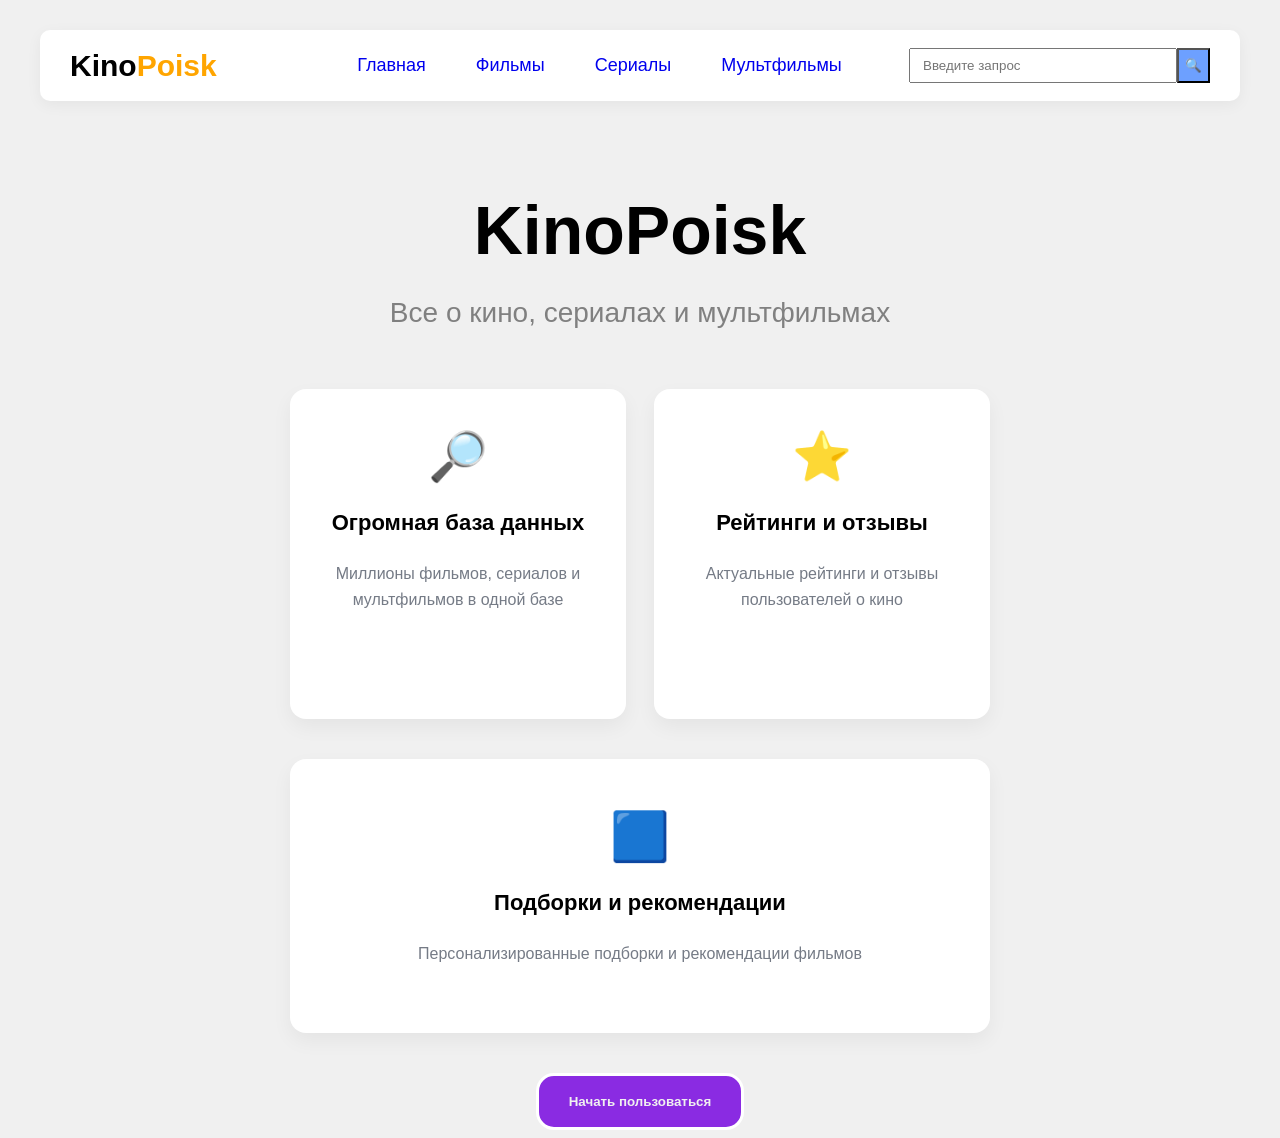
==== index.html @ 8c183ac1 "button fixes" ====
<!DOCTYPE html>
<html lang="en">
<head>
    <meta charset="UTF-8">
    <meta name="viewport" content="width=device-width, initial-scale=1.0">
    <title>Site for practice</title>
    <link rel="stylesheet" href="style.css">
 </head>

 <body>
<div class="container">
   <div class="header"> 
     <div class="navbar"> 
         <div class="header-logo">
            Kino<span>Poisk</span>
        </div>
        <div class="header-menu">
            <a href="#">Главная</a>
            <a href="#">Фильмы</a>
            <a href="#">Сериалы</a>
            <a href="#">Мультфильмы</a>
        </div>

        <div class="input">
            <input type="text" class="search" placeholder="Введите запрос">
            <button class="searcher">🔍</button>
        </div>
      </div>
    </div>
    <div class="main">
        <div class="main-text">
            <h1>KinoPoisk</h1>
        </div>
        <div class="second-text">
            <p>Все о кино, сериалах и мультфильмах</p>
        </div>
    </div>
    <div class="content">
      <div class="card">
        <div class="card-row">
        <div class="shadow1">
            <div class="icon">🔎</div>
            <h2>Огромная база данных</h2>
            <p>Миллионы фильмов, сериалов и мультфильмов в одной базе</p>
        </div>
        <div class="shadow2">
            <div class="icon">⭐</div>
            <h2>Рейтинги и отзывы</h2>
            <p>Актуальные рейтинги и отзывы пользователей о кино</p>
        </div>

      </div>
      </div>
      <div class="width-card">
        <div class="width-row">
          <div class="width">
            <div class="width-icon">🟦</div>
            <h2>Подборки и рекомендации</h2>
            <p>Персонализированные подборки и рекомендации фильмов</p>
          </div>
        </div>
      </div>
    </div>
    <div class="button">
      <button class="btn"><span>Начать пользоваться</span></button>
    </div>
</div>
</body>
</html>
---- style.css ----
body {
    background-color: #f0f0f0;
    font-family: Arial, sans-serif;
}

.container {
    width: 1200px;
    max-width: 95%;
    margin: 30px auto 0;
    padding: 0 20px;
}
/*header-start*/
span {
    color: orange;
}

.navbar {
    background: white; /*Задает белый фон блоку*/
    border-radius: 10px;  /*Закругляет углы, 10пх = мягкие, современные углы*/
    padding: 18px 30px;  /*Внутренние отступы. 18пх - сверху и снизу, 30пх - слева и справа*/
    display: flex;  /*Включает флексбокс, все элементы внутри становятся в одну линию*/
    align-items: center;  /*Выравнивает элементы по вертикали*/
    justify-content: space-between;  /*Раскидывает элементы по горизотали*/
    box-shadow: 0 4px 15px rgba(0, 0, 0, 0.05);  /*Добавляет тень:
    0 - смещение по Х(влево/вправо)
    4пх - вниз
    15пх - размытие
    rgba(0,0,0,0.15) - цвет*/
}

.header-logo {
    font-size: 30px;
    font-weight: bold;
    min-width: 220px; /*Минимальная ширина элемента, элемент не станет уже, чем я указал*/
}

.header-menu {
    display: flex;
    justify-content: center;
    gap: 50px;
    flex: 1;
}

.header-menu a {
    font-size: 18px;
    text-decoration: none;
}

.input {
    min-width: 220px;
    display: flex;
    justify-content: flex-end;
}

.searcher{
    border-radius: 4px solid white;
    background-color: #6da0ff;
}

.search {
    padding: 8px 12px;
    width: 240px;
}
/*header-finished*/

/*Body main-start*/
.main{
    text-align: center;
    margin-top: 90px;
    margin-bottom: 60px;
}

.main-text h1{
    font-size: 68px;
    margin-bottom: 20px;
    
}

.second-text p{
    color: gray;
    font-size: 28px;
}

.card{
    margin-top: 40px;
    max-width: 700px;
    margin: 40px auto;
}

.card-row{
    display: flex;
    gap: 28px;

}

.shadow1{
    flex: 1;
    background: white;
    border-radius: 16px;
    padding: 40px 30px;
    text-align: center;
    box-shadow: 0 8px 20px rgba(0, 0, 0, 0.05);
    min-height: 250px;
}

.shadow2{
    flex: 1;
    background: white;
    border-radius: 16px;
    padding: 40px 30px;
    text-align: center;
    box-shadow: 0 8px 20px rgba(0, 0, 0, 0.05);
    min-height: 250px;
}

.icon{
    font-size: 48px;
    color: #6da0ff;
    margin-bottom: 25px;
}

.shadow1 h2{
    font-size: 22px;
    margin-bottom: 25px;
}

.shadow2 h2{
    font-size: 22px;
    margin-bottom: 25px;
}

.shadow1 p{
    color: #757b86;
    font-size: 16px;
    line-height: 1.6;
}

.shadow2 p{
    color: #757b86;
    font-size: 16px;
    line-height: 1.6;
}

.width-card{
    margin-top: 40px;
    max-width: 700px;
    margin: 40px auto;
}

.width{
    background: white;
    border-radius: 16px;
    padding: 50px 30px;
    text-align: center;
    box-shadow: 0 8px 20px rgba(0, 0, 0, 0.05);

    margin-top: 20px;
}

.width-icon{
    font-size: 48px;
    color: #6da0ff;
    margin-bottom: 25px;
}

.width h2{
    font-size: 22px;
    margin-bottom: 25px;
}

.width p {
    color: #757b86;
    font-size: 16px;
    line-height: 1.6;
}

.btn{
    padding: 18px 30px;
    background-color:blueviolet;
    border-radius: 18px;
    border: solid white;
    display: block; /* Поставил блок кнопки по середине сайта*/
    margin: 0 auto; /* Поставил блок кнопки по середине сайта*/
}

.btn span{
    color: #f0f0f0;
    font-weight: bold;
}


/*Body main-finished*/
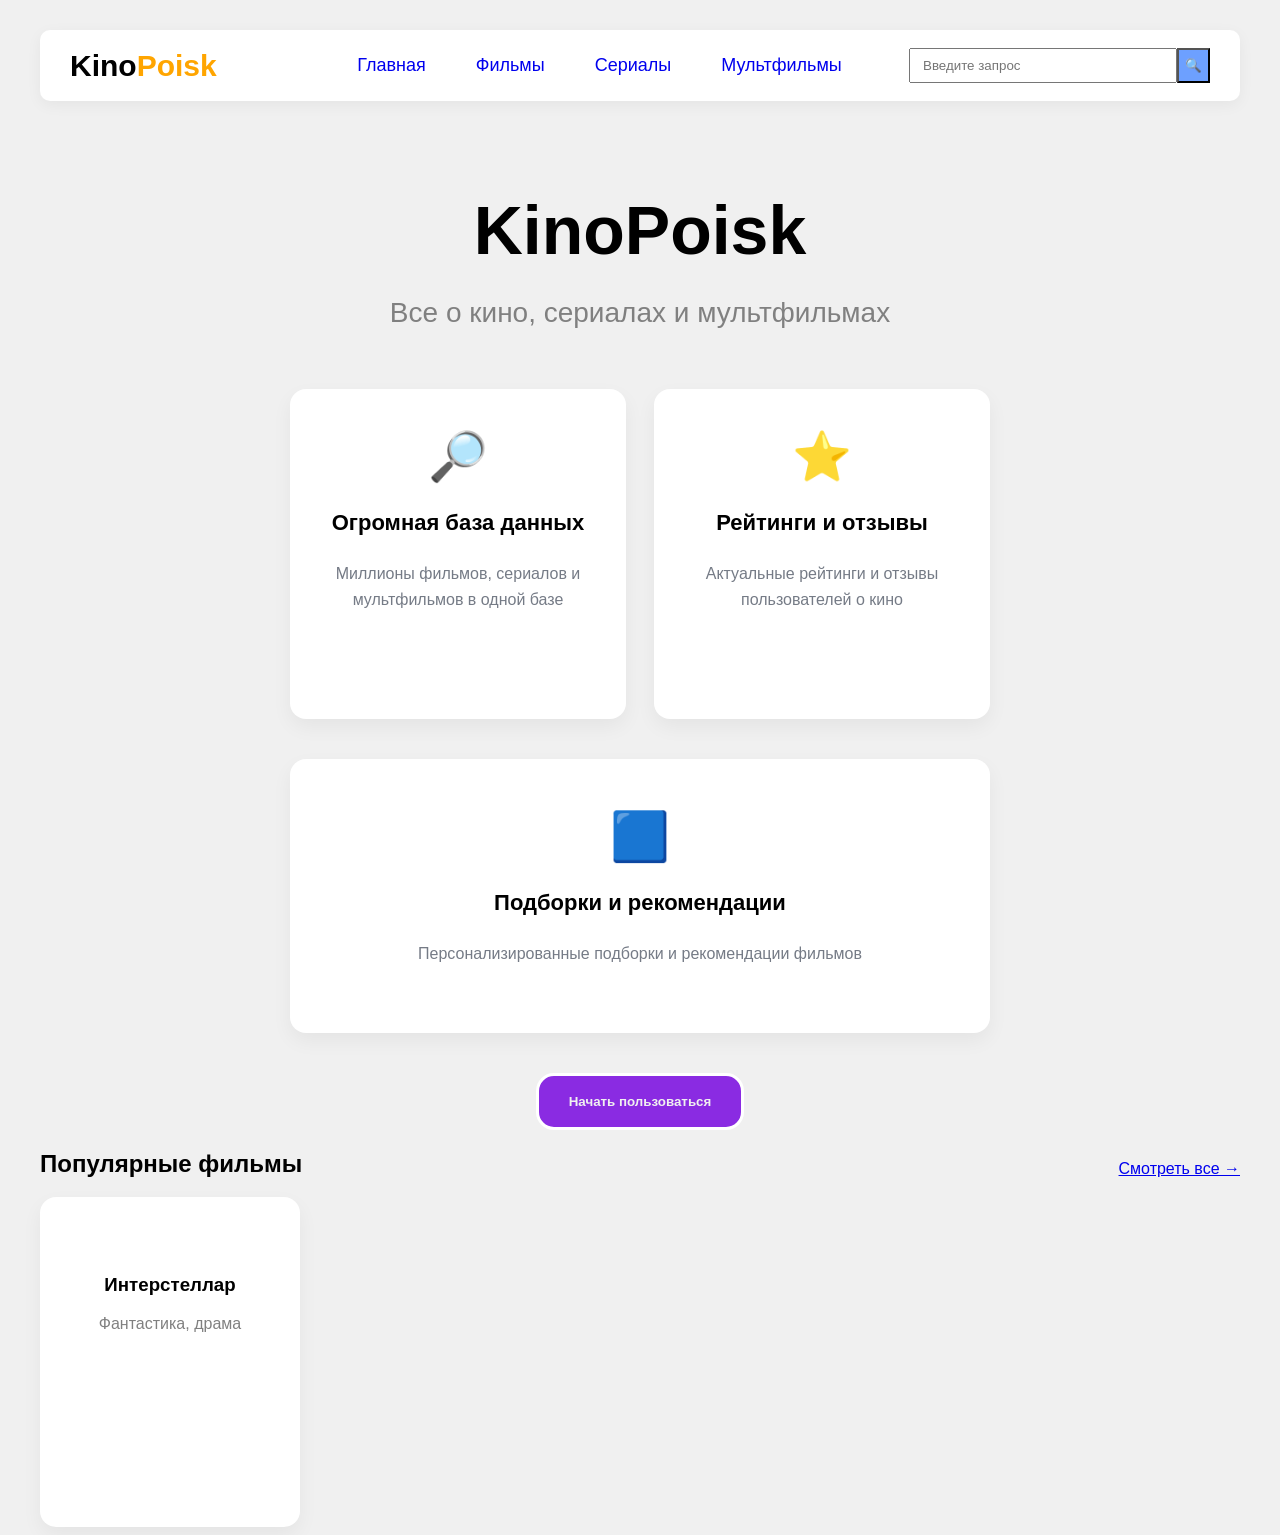
==== commit bc10e183: "popular movies" ====
--- a/index.html
+++ b/index.html
@@ -48,9 +48,9 @@
             <h2>Рейтинги и отзывы</h2>
             <p>Актуальные рейтинги и отзывы пользователей о кино</p>
         </div>
-
       </div>
       </div>
+
       <div class="width-card">
         <div class="width-row">
           <div class="width">
@@ -64,6 +64,28 @@
     <div class="button">
       <button class="btn"><span>Начать пользоваться</span></button>
     </div>
+
+    <div class="pod-text">
+      <h2> Популярные фильмы</h2>
+      <div class="strelka"> 
+      <a href="#">Смотреть все →</a>
+      </div>
+    </div>
+
+
+    <div class="recommendation">
+      <div class="cards">
+        <div class="bar">
+
+        <div class="popular">
+          <img src="" alt="">
+          <h3>Интерстеллар</h3>
+          <p>Фантастика, драма</p>
+        </div>
+
+        </div>
+      </div>
+    </div>
 </div>
 </body>
 </html>
--- a/style.css
+++ b/style.css
@@ -188,5 +188,32 @@
     font-weight: bold;
 }
 
+.pod-text{
+    display: flex;
+    justify-content: space-between;
+}
+
+.strelka{
+    margin-top: 30px;
+}
+
+.bar{
+    flex: 1;
+    background: white;
+    border-radius: 16px;
+    padding: 40px 30px;
+    text-align: center;
+    box-shadow: 0 8px 20px rgba(0, 0, 0, 0.05);
+    min-height: 250px;
+    width:200px;
+}
+
+.popular h3{
+    text-align: ;
+}
+
+.popular p {
+    color: gray;
+}
 
 /*Body main-finished*/
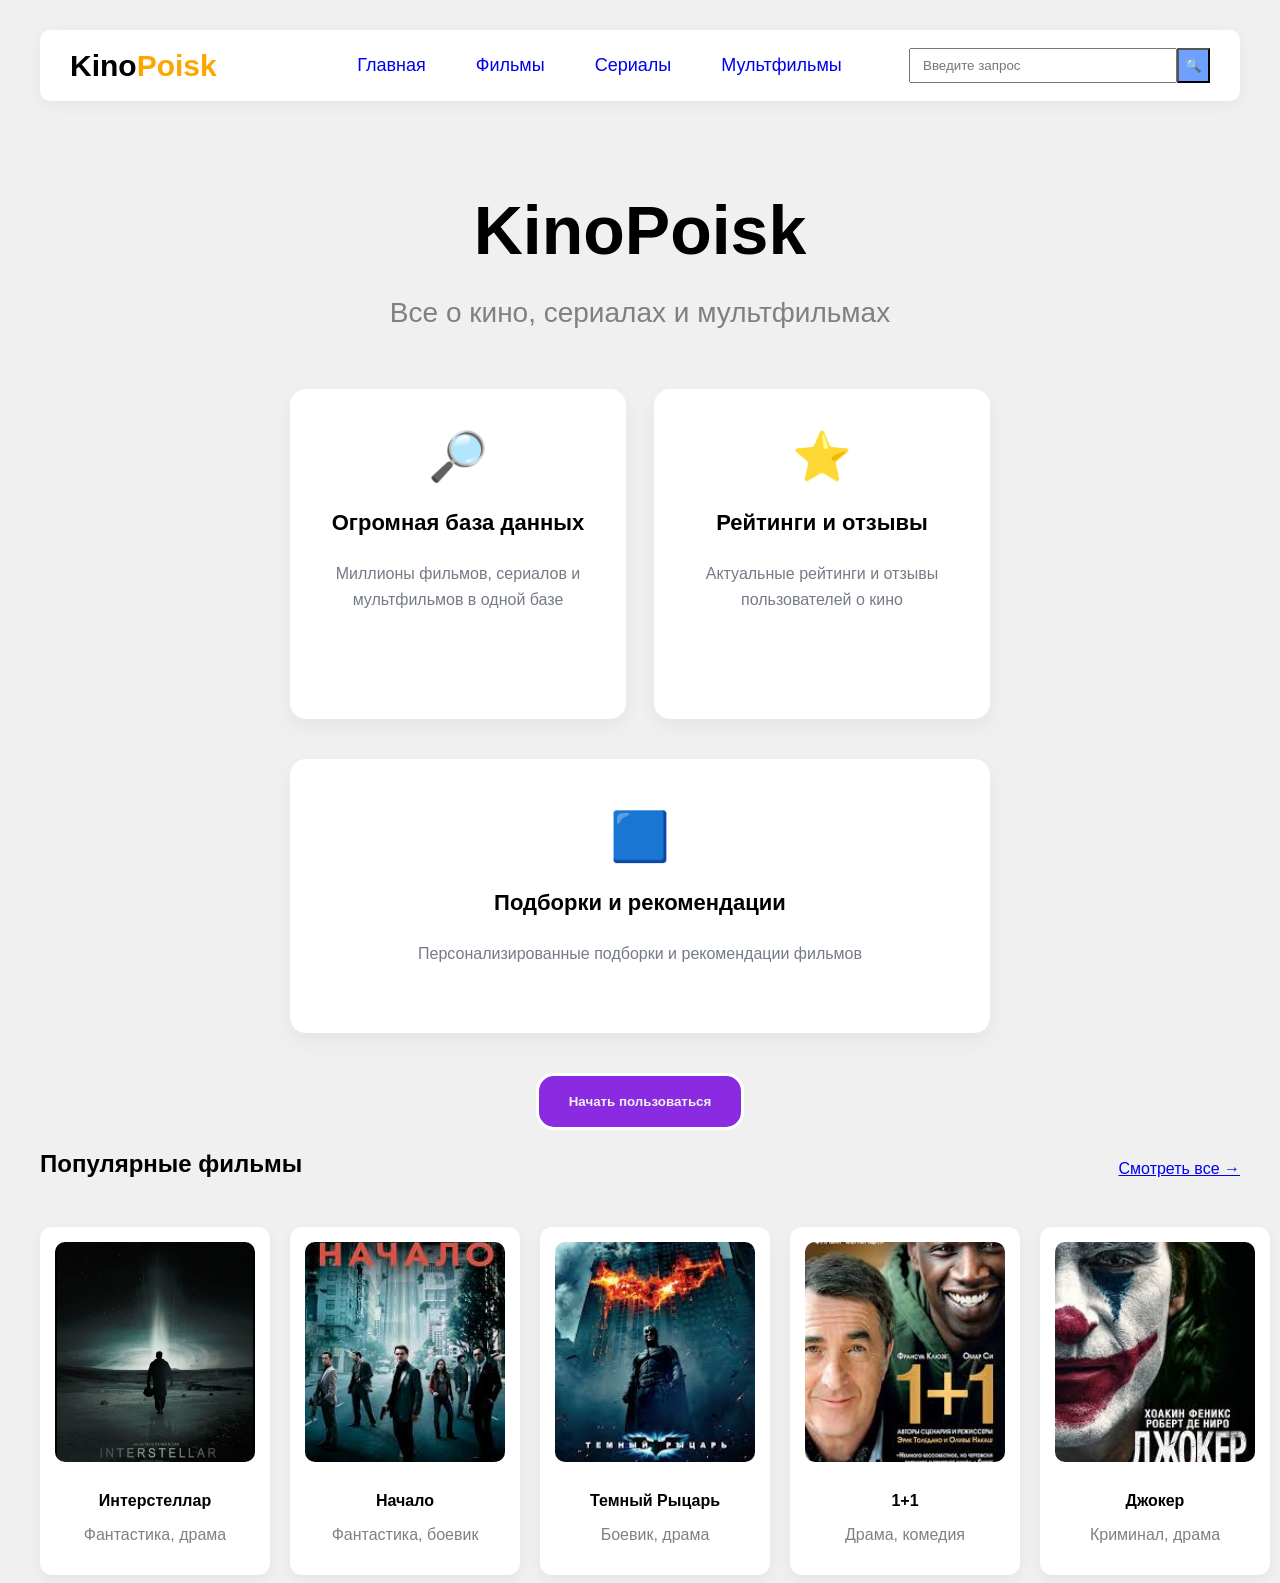
==== commit 7ef0a470: "popular films" ====
--- a/index.html
+++ b/index.html
@@ -75,15 +75,40 @@
 
     <div class="recommendation">
       <div class="cards">
-        <div class="bar">
+    <div class="movie-card">
+        <img src="img/interstellar.jpg">
+        <h3>Интерстеллар</h3>
+        <p>Фантастика, драма</p>
+    </div>
 
-        <div class="popular">
-          <img src="" alt="">
-          <h3>Интерстеллар</h3>
-          <p>Фантастика, драма</p>
-        </div>
+    <div class="movie-card">
+        <img src="img/Nachalo.jpg">
+        <h3>Начало</h3>
+        <p>Фантастика, боевик</p>
+    </div>
 
-        </div>
+    <div class="movie-card">
+        <img src="img/Temniy.jpg">
+        <h3>Темный Рыцарь</h3>
+        <p>Боевик, драма</p>
+    </div>
+
+    <div class="movie-card">
+        <img src="img/1+1.jpg">
+        <h3>1+1</h3>
+        <p>Драма, комедия</p>
+    </div>
+
+    <div class="movie-card">
+        <img src="img/djoker.jpg">
+        <h3>Джокер</h3>
+        <p>Криминал, драма</p>
+    </div>
+
+
+</div>
+      
+
       </div>
     </div>
 </div>
--- a/style.css
+++ b/style.css
@@ -197,23 +197,43 @@
     margin-top: 30px;
 }
 
-.bar{
-    flex: 1;
-    background: white;
-    border-radius: 16px;
-    padding: 40px 30px;
-    text-align: center;
-    box-shadow: 0 8px 20px rgba(0, 0, 0, 0.05);
-    min-height: 250px;
-    width:200px;
-}
-
-.popular h3{
-    text-align: ;
-}
-
-.popular p {
+.cards{
+    display: grid; /*элементы внутри будут располагаться как таблица / сетка лучше подходит для карточек, чем flex*/
+    grid-template-columns: repeat(5, 1fr); /*repeat(5, ...) → сделать 5 колонок, 1fr → каждая колонка занимает равн*/
+    gap: 20px;
+    margin-top: 30px;
+}
+.movie-card {
+    background: white;
+    border-radius: 12px;
+    padding: 15px;
+    text-align: center;
+    box-shadow: 0 5px 15px rgba(0,0,0,0.05);
+    transition: 0.3s;
+    width: 200px;
+}
+
+.movie-card:hover {
+    transform: translateY(-5px);
+}
+
+.movie-card img {
+    width: 100%;
+    border-radius: 10px;
+    margin-bottom: 10px;
+}
+
+.movie-card h3 {
+    font-size: 16px;
+    margin-bottom: 5px;
+}
+
+.movie-card p {
     color: gray;
 }
 
-/*Body main-finished*/
+.movie-card img {
+    width: 100%;
+    height: 220px;
+    object-fit: cover;
+}
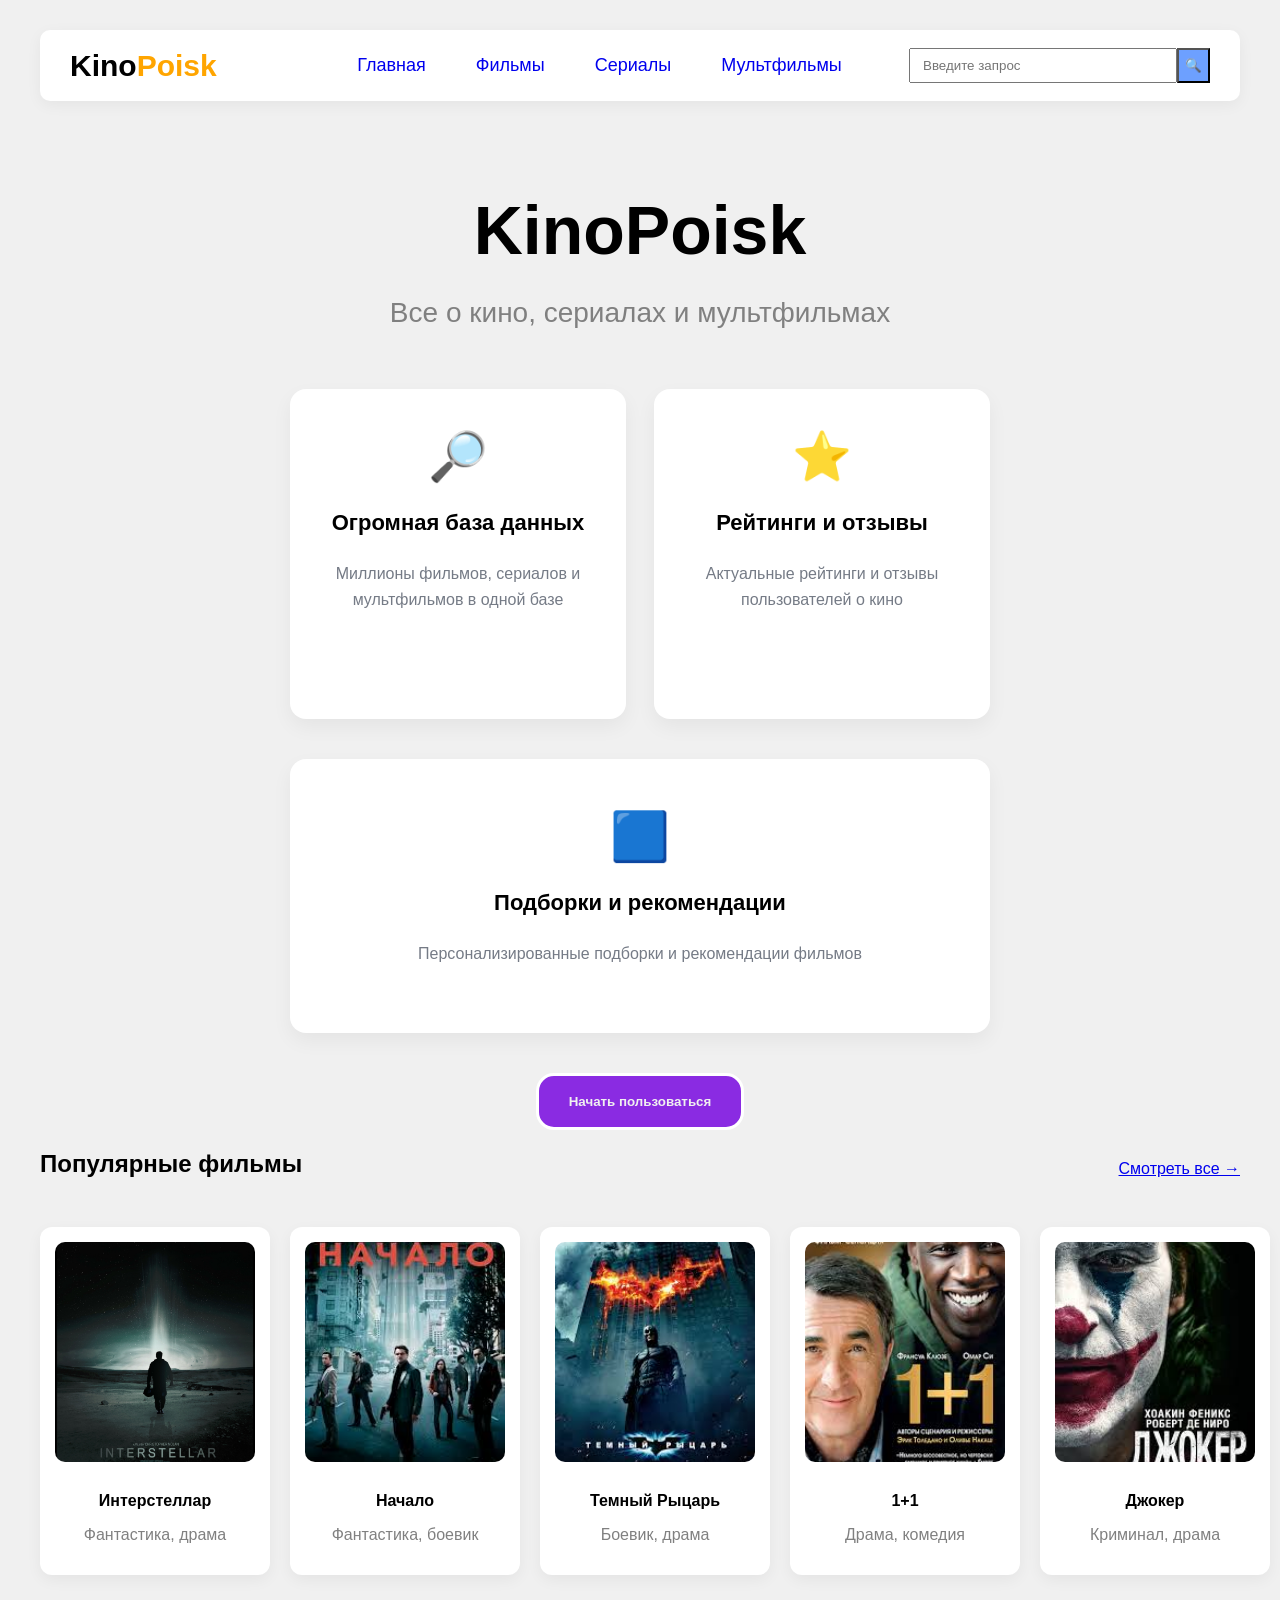
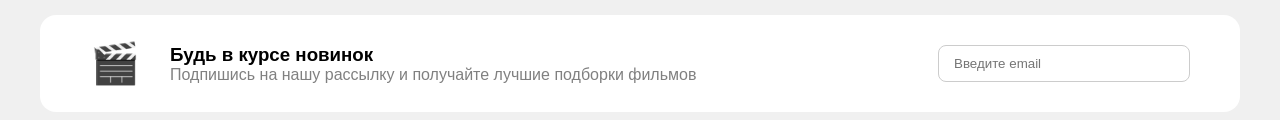
==== commit 1180a3d8: "subs part" ====
--- a/index.html
+++ b/index.html
@@ -104,13 +104,17 @@
         <h3>Джокер</h3>
         <p>Криминал, драма</p>
     </div>
-
-
+    </div>
+    </div>
+      <div class="email">
+        <div class="email-left">
+          <div class="movie-icon">🎬</div> 
+        <div class="email-text">
+          <h3>Будь в курсе новинок</h3>
+          <p>Подпишись на нашу рассылку и получайте лучшие подборки фильмов</p></div>
+        </div>
+        <input class="email-input" name="" id="" placeholder="Введите email">
+      </div>
 </div>
-      
-
-      </div>
-    </div>
-</div>
-</body>
+ </body>
 </html>
--- a/style.css
+++ b/style.css
@@ -236,4 +236,46 @@
     width: 100%;
     height: 220px;
     object-fit: cover;
+}
+
+.email{
+    background: white;
+    border-radius: 16px;
+    padding: 25px 50px;
+    margin-top: 40px;
+
+    display: flex;
+    align-items: center;
+    justify-content: space-between;
+ }
+
+ .email-left {
+    display: flex;
+    align-items: center;
+    gap: 30px;
+}
+
+.movie-icon{
+    font-size: 40px;
+}
+
+.email-text{
+    display: flex;
+    flex-direction: column; /* ВАЖНО */
+}
+
+.email-left h3 {
+    margin: 0;
+}
+
+.email-left p {
+    margin: 0;
+    color: gray;
+}
+
+.email-input{
+    padding: 10px 15px;
+    border-radius: 8px;
+    border: 1px solid #ccc;
+    width: 220px;
 }
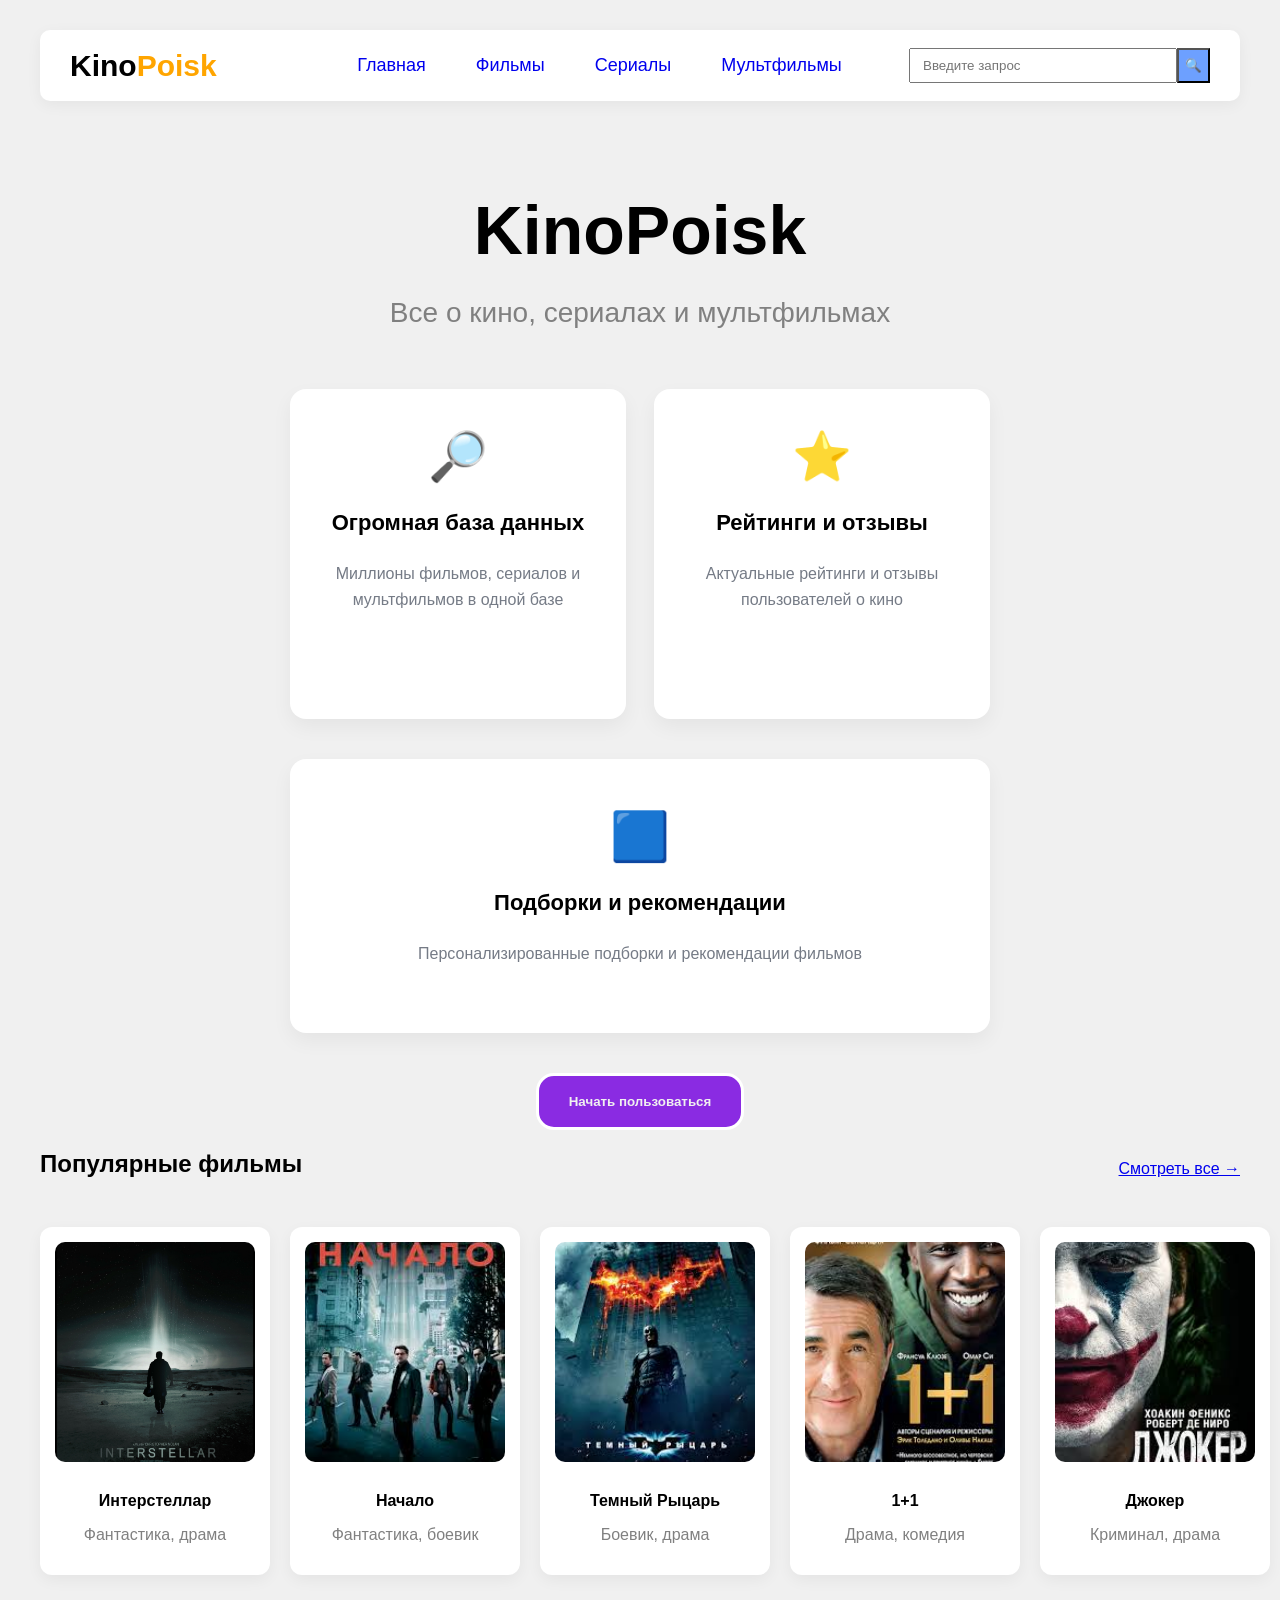
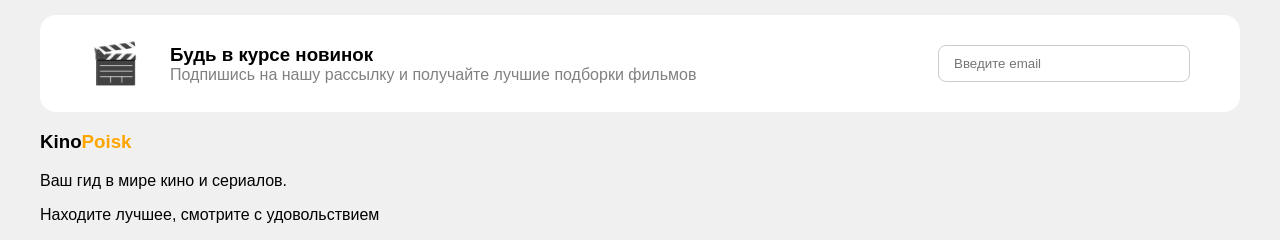
==== commit 0e72a983: "footer page" ====
--- a/index.html
+++ b/index.html
@@ -115,6 +115,16 @@
         </div>
         <input class="email-input" name="" id="" placeholder="Введите email">
       </div>
+      <div class="footer">
+        <div class="first column">
+          <div class="info">
+            <h3>Kino<span>Poisk</span></h3>
+            <p>Ваш гид в мире кино и сериалов.</p>
+            <p>Находите лучшее, смотрите с удовольствием</p>
+            <div class="footer-icons"></div>
+          </div>
+        </div>
+      </div>
 </div>
  </body>
 </html>
--- a/style.css
+++ b/style.css
@@ -278,4 +278,5 @@
     border-radius: 8px;
     border: 1px solid #ccc;
     width: 220px;
-}+}
+
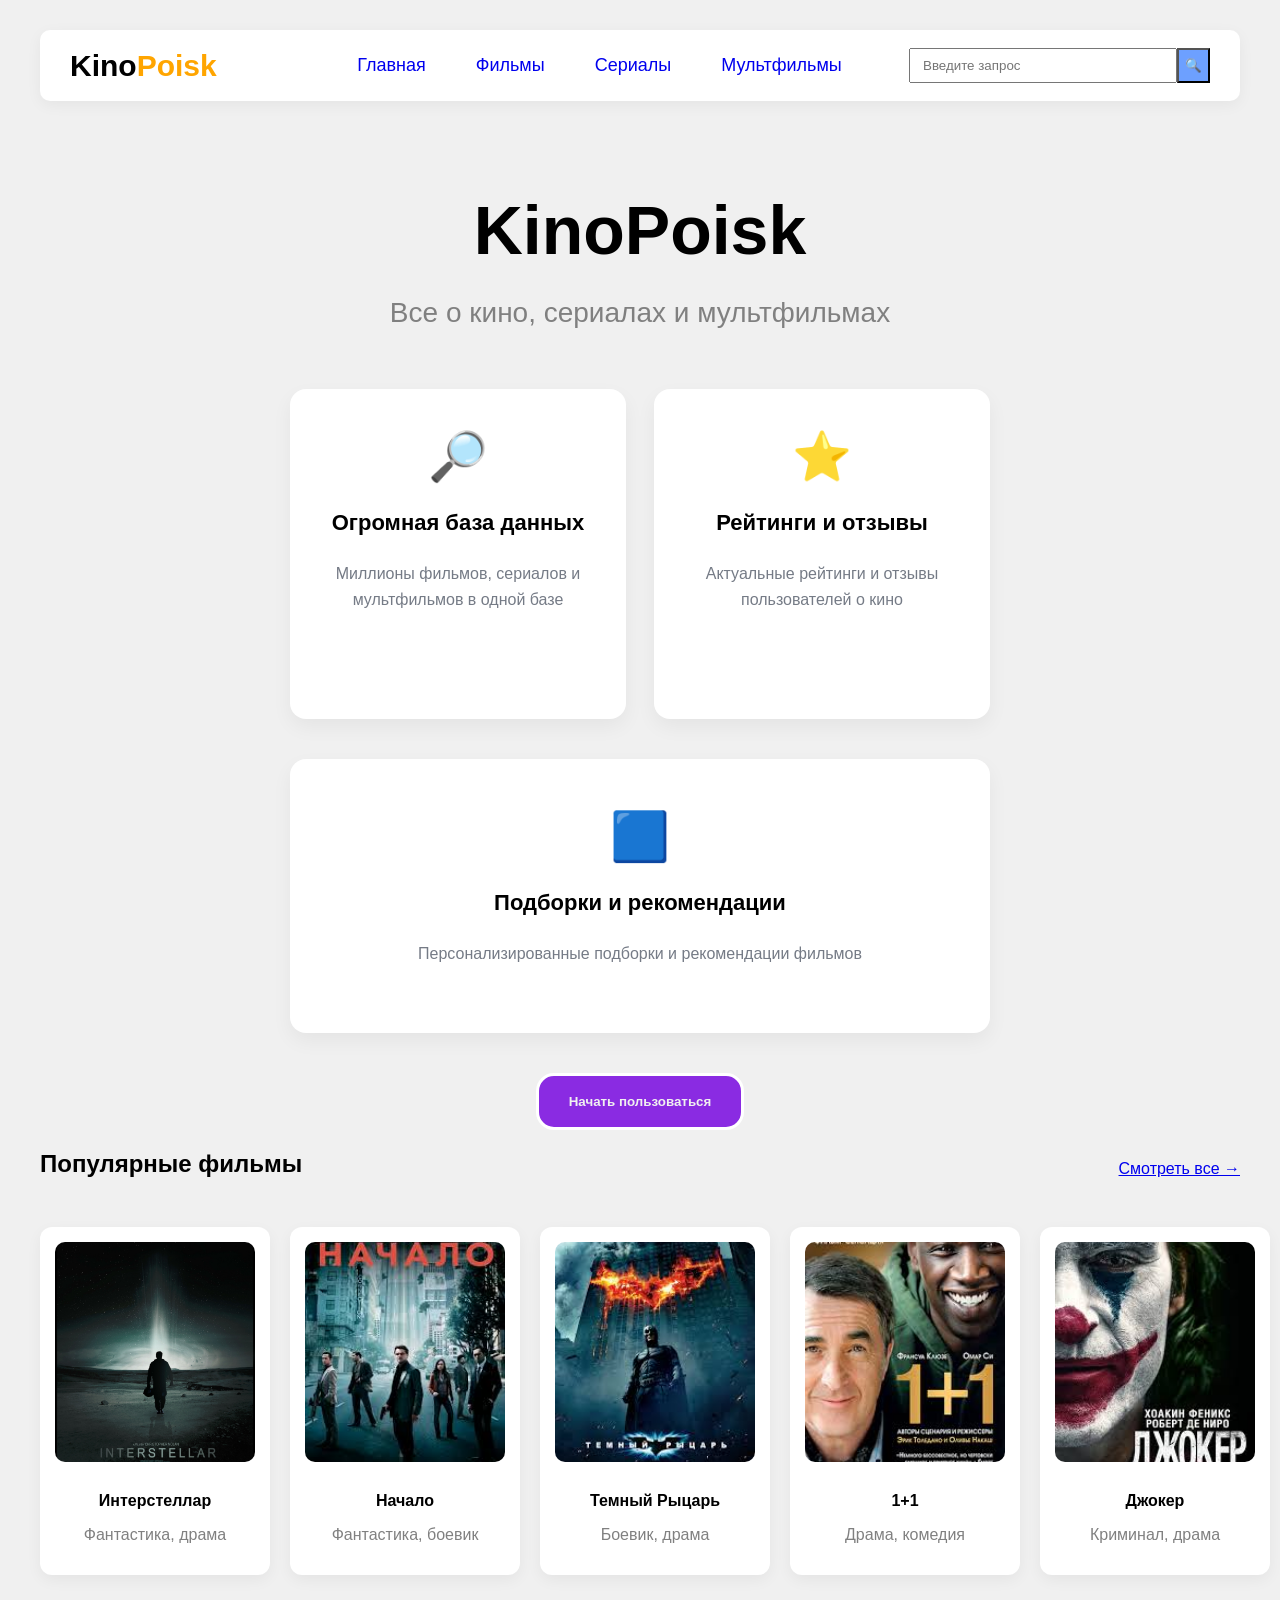
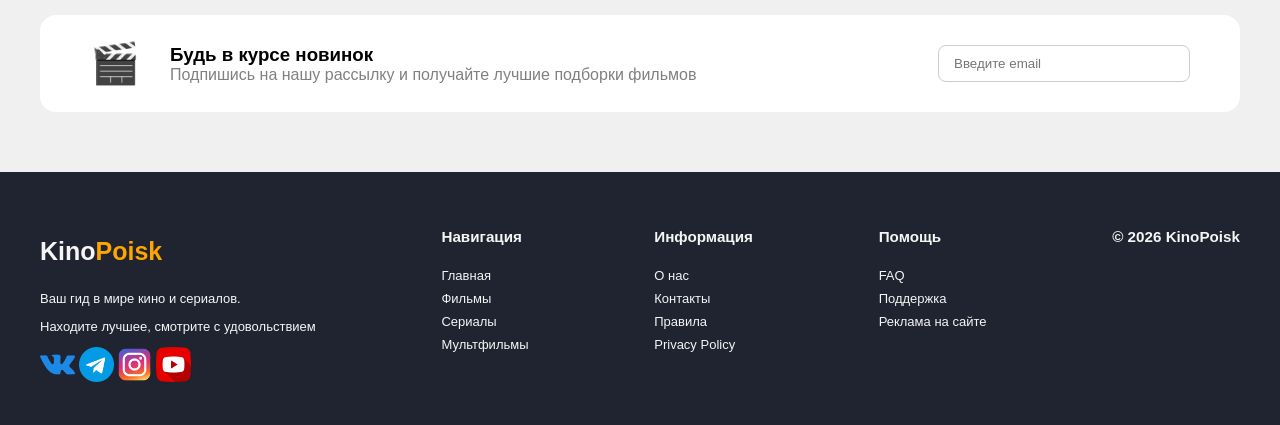
==== commit fe693b77: "finished main page" ====
--- a/index.html
+++ b/index.html
@@ -115,16 +115,44 @@
         </div>
         <input class="email-input" name="" id="" placeholder="Введите email">
       </div>
-      <div class="footer">
-        <div class="first column">
-          <div class="info">
-            <h3>Kino<span>Poisk</span></h3>
-            <p>Ваш гид в мире кино и сериалов.</p>
-            <p>Находите лучшее, смотрите с удовольствием</p>
-            <div class="footer-icons"></div>
-          </div>
-        </div>
+</div>
+<footer class="footer">
+  <div class="footer-container">
+    <div class="footer-col">
+      <h3>Kino<span>Poisk</span></h3>
+      <p>Ваш гид в мире кино и сериалов.</p>
+      <p>Находите лучшее, смотрите с удовольствием</p>
+      <div class="footer-icon">
+        <a href="#"><img src="img/free-icon-vk-733583.png" alt=""></a>
+        <a href="#"><img src="img/free-icon-telegram-2111646.png" alt=""></a>
+        <a href="#"><img src="img/free-icon-instagram-15713420.png" alt=""></a>
+        <a href="#"><img src="img/free-icon-youtube-3938037.png" alt=""></a>
       </div>
-</div>
+    </div>
+    <div class="footer-col1">
+      <h3> Навигация</h3>
+      <a href="#">Главная</a>
+      <a href="#">Фильмы</a>
+      <a href="#">Сериалы</a>
+      <a href="#">Мультфильмы</a>
+    </div>
+        <div class="footer-col2">
+      <h3>Информация</h3>
+      <a href="#">О нас</a>
+      <a href="#">Контакты</a>
+      <a href="#">Правила</a>
+      <a href="#">Privacy Policy</a>
+    </div>
+        <div class="footer-col3">
+      <h3>Помощь</h3>
+      <a href="#">FAQ</a>
+      <a href="#">Поддержка</a>
+      <a href="#">Реклама на сайте</a>
+    </div>
+        <div class="footer-col4">
+      <h3>© 2026 KinoPoisk</h3>
+    </div>
+  </div>
+</footer>
  </body>
 </html>
--- a/style.css
+++ b/style.css
@@ -1,4 +1,5 @@
 body {
+    margin: 0;
     background-color: #f0f0f0;
     font-family: Arial, sans-serif;
 }
@@ -280,3 +281,60 @@
     width: 220px;
 }
 
+.footer{
+    background: #1f2430;
+    color: whitesmoke;
+    margin-top: 60px;
+    padding: 40px 0;
+    width: 100%;
+    font-size: 13px
+}
+
+.footer-container{
+    max-width: 1200px;
+    margin: 0 auto;
+    padding: 0 20px;
+    display: flex;
+    justify-content: space-between;
+    flex-wrap: wrap; /* чтобы не ломалось на маленьком экране */
+    gap: 40px;
+}
+
+.footer-col h3{
+    font-size: 25px;
+}
+
+.footer-icon img{
+    width: 35px;
+    height: 35px;
+}
+
+.footer-container a{
+    text-decoration: none;
+    font-size: 13px;
+    color: whitesmoke;
+}
+
+.footer-col1{
+    display: flex;
+    flex-direction: column;
+    gap: 8px;
+}
+
+.footer-col2{
+    display: flex;
+    flex-direction: column;
+    gap: 8px;
+}
+
+.footer-col3{
+    display: flex;
+    flex-direction: column;
+    gap: 8px;
+}
+
+.footer-col4{
+    display: flex;
+    flex-direction: column;
+    gap: 8px;
+}
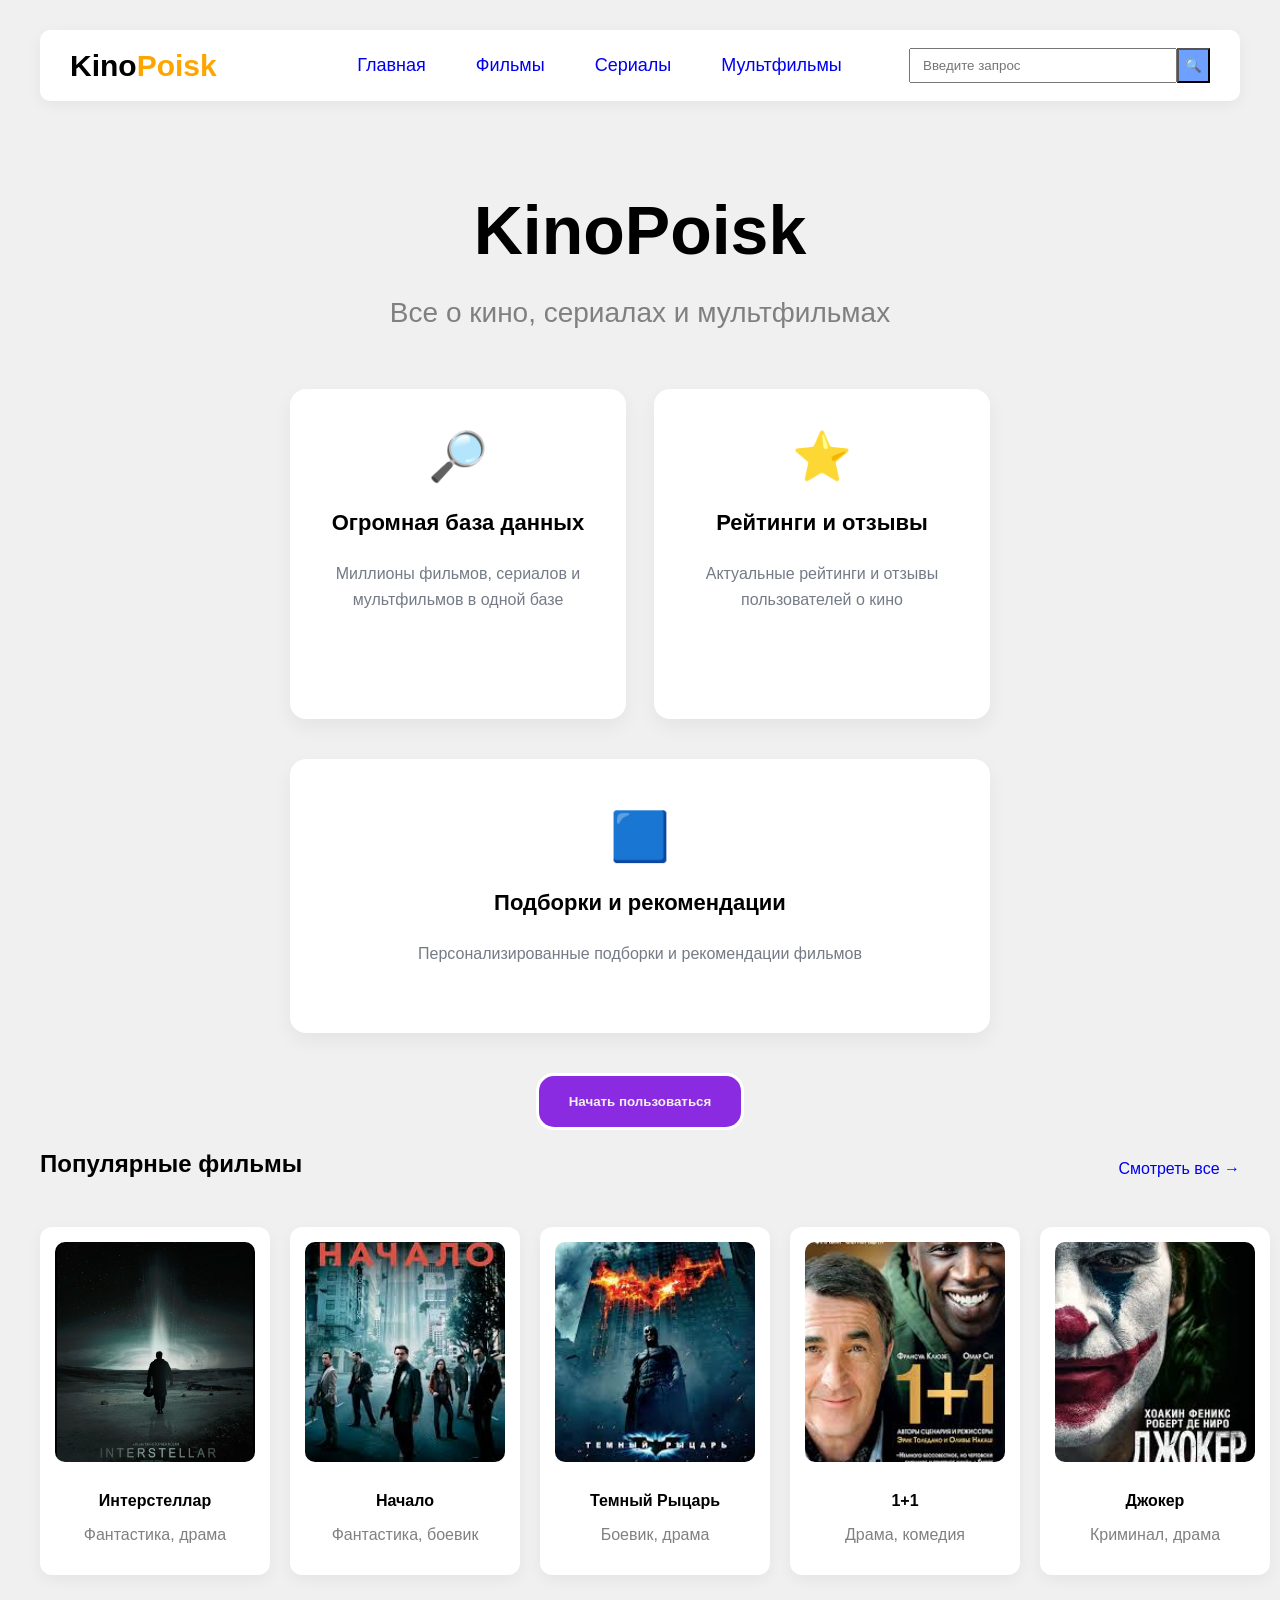
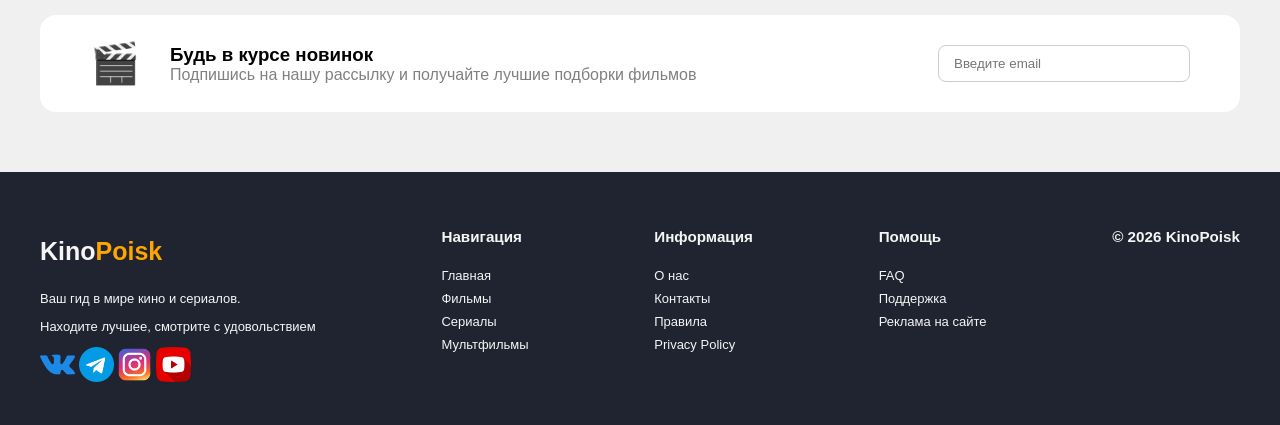
==== commit fdb4aaf3: "main page finish fixes" ====
--- a/index.html
+++ b/index.html
@@ -76,33 +76,33 @@
     <div class="recommendation">
       <div class="cards">
     <div class="movie-card">
-        <img src="img/interstellar.jpg">
-        <h3>Интерстеллар</h3>
-        <p>Фантастика, драма</p>
+       <a href="#"><img src="img/interstellar.jpg">
+       <h3>Интерстеллар</h3>
+        <p>Фантастика, драма</p></a>
     </div>
 
     <div class="movie-card">
-        <img src="img/Nachalo.jpg">
+        <a href=""><img src="img/Nachalo.jpg">
         <h3>Начало</h3>
-        <p>Фантастика, боевик</p>
+        <p>Фантастика, боевик</p></a>
     </div>
 
     <div class="movie-card">
-        <img src="img/Temniy.jpg">
+        <a href=""><img src="img/Temniy.jpg">
         <h3>Темный Рыцарь</h3>
-        <p>Боевик, драма</p>
+        <p>Боевик, драма</p></a>
     </div>
 
     <div class="movie-card">
-        <img src="img/1+1.jpg">
+        <a href=""><img src="img/1+1.jpg">
         <h3>1+1</h3>
-        <p>Драма, комедия</p>
+        <p>Драма, комедия</p></a>
     </div>
 
     <div class="movie-card">
-        <img src="img/djoker.jpg">
+        <a href=""><img src="img/djoker.jpg">
         <h3>Джокер</h3>
-        <p>Криминал, драма</p>
+        <p>Криминал, драма</p></a>
     </div>
     </div>
     </div>
@@ -125,7 +125,7 @@
       <div class="footer-icon">
         <a href="#"><img src="img/free-icon-vk-733583.png" alt=""></a>
         <a href="#"><img src="img/free-icon-telegram-2111646.png" alt=""></a>
-        <a href="#"><img src="img/free-icon-instagram-15713420.png" alt=""></a>
+        <a href="https://www.instagram.com/niyazbekuly_/"><img src="img/free-icon-instagram-15713420.png" alt=""></a>
         <a href="#"><img src="img/free-icon-youtube-3938037.png" alt=""></a>
       </div>
     </div>
--- a/style.css
+++ b/style.css
@@ -196,6 +196,12 @@
 
 .strelka{
     margin-top: 30px;
+    text-decoration: none;
+
+}
+
+.strelka a{
+    text-decoration: none;
 }
 
 .cards{
@@ -212,7 +218,7 @@
     box-shadow: 0 5px 15px rgba(0,0,0,0.05);
     transition: 0.3s;
     width: 200px;
-}
+ }
 
 .movie-card:hover {
     transform: translateY(-5px);
@@ -227,16 +233,25 @@
 .movie-card h3 {
     font-size: 16px;
     margin-bottom: 5px;
+    color: black;
+        text-decoration: none;
+
 }
 
 .movie-card p {
     color: gray;
+        text-decoration: none;
+
 }
 
 .movie-card img {
     width: 100%;
     height: 220px;
     object-fit: cover;
+}
+
+.movie-card a{
+    text-decoration: none;
 }
 
 .email{
